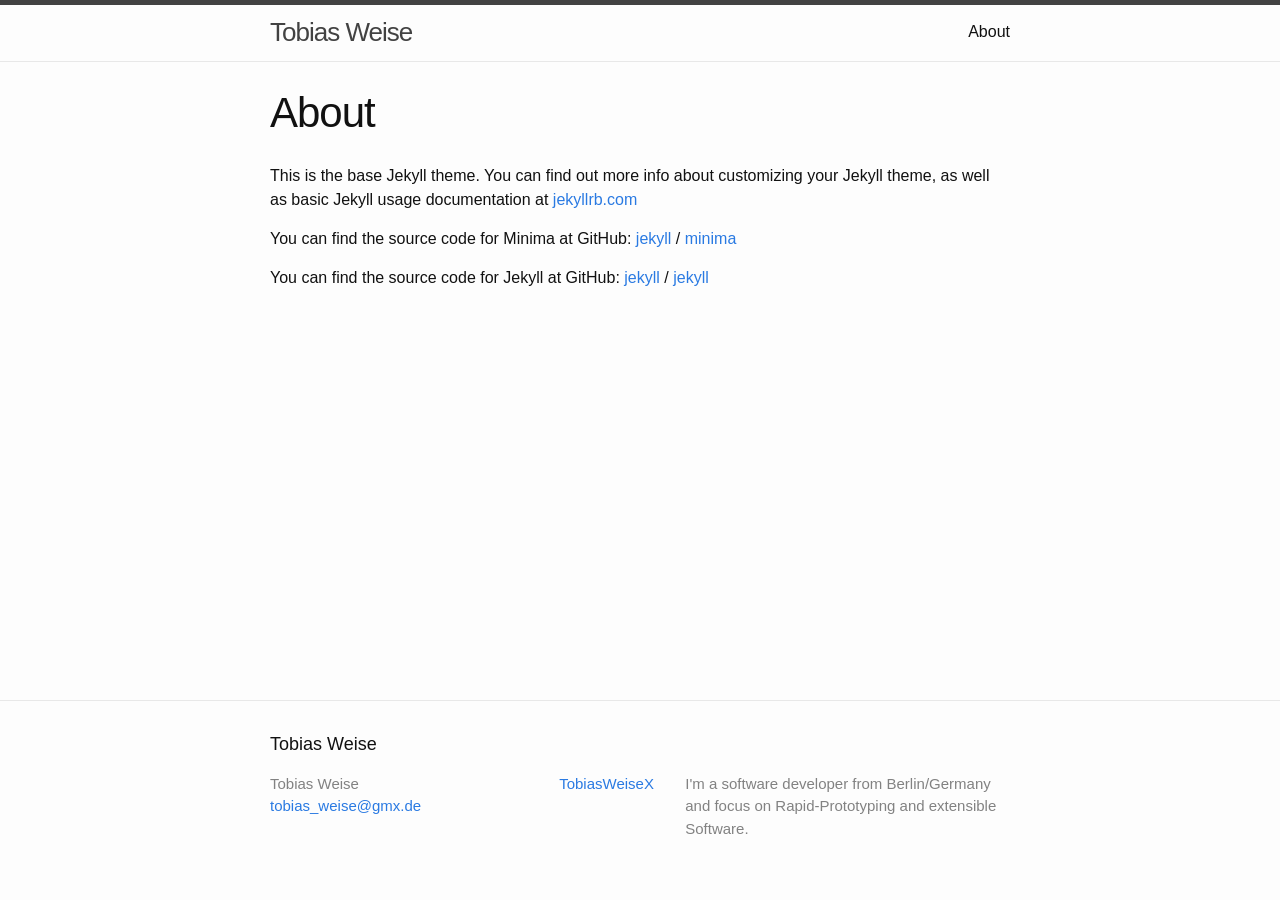
==== about/index.html @ 68ffd245 "first jekyll content" ====
<!DOCTYPE html>
<html lang="en"><head>
  <meta charset="utf-8">
  <meta http-equiv="X-UA-Compatible" content="IE=edge">
  <meta name="viewport" content="width=device-width, initial-scale=1"><!-- Begin Jekyll SEO tag v2.8.0 -->
<title>About | Tobias Weise</title>
<meta name="generator" content="Jekyll v4.3.2" />
<meta property="og:title" content="About" />
<meta property="og:locale" content="en_US" />
<meta name="description" content="I’m a software developer from Berlin/Germany and focus on Rapid-Prototyping and extensible Software." />
<meta property="og:description" content="I’m a software developer from Berlin/Germany and focus on Rapid-Prototyping and extensible Software." />
<link rel="canonical" href="https://tobiasweisex.github.io/about/" />
<meta property="og:url" content="https://tobiasweisex.github.io/about/" />
<meta property="og:site_name" content="Tobias Weise" />
<meta property="og:type" content="website" />
<meta name="twitter:card" content="summary" />
<meta property="twitter:title" content="About" />
<script type="application/ld+json">
{"@context":"https://schema.org","@type":"WebSite","description":"I’m a software developer from Berlin/Germany and focus on Rapid-Prototyping and extensible Software.","headline":"About","name":"Tobias Weise","url":"https://tobiasweisex.github.io/about/"}</script>
<!-- End Jekyll SEO tag -->
<link rel="stylesheet" href="/assets/main.css"><link type="application/atom+xml" rel="alternate" href="https://tobiasweisex.github.io/feed.xml" title="Tobias Weise" /></head>
<body><header class="site-header" role="banner">

  <div class="wrapper"><a class="site-title" rel="author" href="/">Tobias Weise</a><nav class="site-nav">
        <input type="checkbox" id="nav-trigger" class="nav-trigger" />
        <label for="nav-trigger">
          <span class="menu-icon">
            <svg viewBox="0 0 18 15" width="18px" height="15px">
              <path d="M18,1.484c0,0.82-0.665,1.484-1.484,1.484H1.484C0.665,2.969,0,2.304,0,1.484l0,0C0,0.665,0.665,0,1.484,0 h15.032C17.335,0,18,0.665,18,1.484L18,1.484z M18,7.516C18,8.335,17.335,9,16.516,9H1.484C0.665,9,0,8.335,0,7.516l0,0 c0-0.82,0.665-1.484,1.484-1.484h15.032C17.335,6.031,18,6.696,18,7.516L18,7.516z M18,13.516C18,14.335,17.335,15,16.516,15H1.484 C0.665,15,0,14.335,0,13.516l0,0c0-0.82,0.665-1.483,1.484-1.483h15.032C17.335,12.031,18,12.695,18,13.516L18,13.516z"/>
            </svg>
          </span>
        </label>

        <div class="trigger"><a class="page-link" href="/about/">About</a></div>
      </nav></div>
</header>
<main class="page-content" aria-label="Content">
      <div class="wrapper">
        <article class="post">

  <header class="post-header">
    <h1 class="post-title">About</h1>
  </header>

  <div class="post-content">
    <p>This is the base Jekyll theme. You can find out more info about customizing your Jekyll theme, as well as basic Jekyll usage documentation at <a href="https://jekyllrb.com/">jekyllrb.com</a></p>

<p>You can find the source code for Minima at GitHub:
<a href="https://github.com/jekyll">jekyll</a> /
<a href="https://github.com/jekyll/minima">minima</a></p>

<p>You can find the source code for Jekyll at GitHub:
<a href="https://github.com/jekyll">jekyll</a> /
<a href="https://github.com/jekyll/jekyll">jekyll</a></p>


  </div>

</article>

      </div>
    </main><footer class="site-footer h-card">
  <data class="u-url" href="/"></data>

  <div class="wrapper">

    <h2 class="footer-heading">Tobias Weise</h2>

    <div class="footer-col-wrapper">
      <div class="footer-col footer-col-1">
        <ul class="contact-list">
          <li class="p-name">Tobias Weise</li><li><a class="u-email" href="mailto:tobias_weise@gmx.de">tobias_weise@gmx.de</a></li></ul>
      </div>

      <div class="footer-col footer-col-2"><ul class="social-media-list"><li><a href="https://github.com/TobiasWeiseX"><svg class="svg-icon"><use xlink:href="/assets/minima-social-icons.svg#github"></use></svg> <span class="username">TobiasWeiseX</span></a></li></ul>
</div>

      <div class="footer-col footer-col-3">
        <p>I&#39;m a software developer from Berlin/Germany and focus on Rapid-Prototyping and extensible Software.</p>
      </div>
    </div>

  </div>

</footer>
</body>

</html>
---- assets/main.css ----
/**
 * Reset some basic elements
 */
body, h1, h2, h3, h4, h5, h6,
p, blockquote, pre, hr,
dl, dd, ol, ul, figure {
  margin: 0;
  padding: 0;
}

/**
 * Basic styling
 */
body {
  font: 400 16px/1.5 -apple-system, BlinkMacSystemFont, "Segoe UI", Roboto, Helvetica, Arial, sans-serif, "Apple Color Emoji", "Segoe UI Emoji", "Segoe UI Symbol";
  color: #111;
  background-color: #fdfdfd;
  -webkit-text-size-adjust: 100%;
  -webkit-font-feature-settings: "kern" 1;
  -moz-font-feature-settings: "kern" 1;
  -o-font-feature-settings: "kern" 1;
  font-feature-settings: "kern" 1;
  font-kerning: normal;
  display: flex;
  min-height: 100vh;
  flex-direction: column;
}

/**
 * Set `margin-bottom` to maintain vertical rhythm
 */
h1, h2, h3, h4, h5, h6,
p, blockquote, pre,
ul, ol, dl, figure,
.highlight {
  margin-bottom: 15px;
}

/**
 * `main` element
 */
main {
  display: block; /* Default value of `display` of `main` element is 'inline' in IE 11. */
}

/**
 * Images
 */
img {
  max-width: 100%;
  vertical-align: middle;
}

/**
 * Figures
 */
figure > img {
  display: block;
}

figcaption {
  font-size: 14px;
}

/**
 * Lists
 */
ul, ol {
  margin-left: 30px;
}

li > ul,
li > ol {
  margin-bottom: 0;
}

/**
 * Headings
 */
h1, h2, h3, h4, h5, h6 {
  font-weight: 400;
}

/**
 * Links
 */
a {
  color: #2a7ae2;
  text-decoration: none;
}
a:visited {
  color: #1756a9;
}
a:hover {
  color: #111;
  text-decoration: underline;
}
.social-media-list a:hover {
  text-decoration: none;
}
.social-media-list a:hover .username {
  text-decoration: underline;
}

/**
 * Blockquotes
 */
blockquote {
  color: #828282;
  border-left: 4px solid #e8e8e8;
  padding-left: 15px;
  font-size: 18px;
  letter-spacing: -1px;
  font-style: italic;
}
blockquote > :last-child {
  margin-bottom: 0;
}

/**
 * Code formatting
 */
pre,
code {
  font-size: 15px;
  border: 1px solid #e8e8e8;
  border-radius: 3px;
  background-color: #eef;
}

code {
  padding: 1px 5px;
}

pre {
  padding: 8px 12px;
  overflow-x: auto;
}
pre > code {
  border: 0;
  padding-right: 0;
  padding-left: 0;
}

/**
 * Wrapper
 */
.wrapper {
  max-width: -webkit-calc(800px - (30px * 2));
  max-width: calc(800px - (30px * 2));
  margin-right: auto;
  margin-left: auto;
  padding-right: 30px;
  padding-left: 30px;
}
@media screen and (max-width: 800px) {
  .wrapper {
    max-width: -webkit-calc(800px - (30px));
    max-width: calc(800px - (30px));
    padding-right: 15px;
    padding-left: 15px;
  }
}

/**
 * Clearfix
 */
.footer-col-wrapper:after, .wrapper:after {
  content: "";
  display: table;
  clear: both;
}

/**
 * Icons
 */
.svg-icon {
  width: 16px;
  height: 16px;
  display: inline-block;
  fill: #828282;
  padding-right: 5px;
  vertical-align: text-top;
}

.social-media-list li + li {
  padding-top: 5px;
}

/**
 * Tables
 */
table {
  margin-bottom: 30px;
  width: 100%;
  text-align: left;
  color: #3f3f3f;
  border-collapse: collapse;
  border: 1px solid #e8e8e8;
}
table tr:nth-child(even) {
  background-color: #f7f7f7;
}
table th, table td {
  padding: 10px 15px;
}
table th {
  background-color: #f0f0f0;
  border: 1px solid #dedede;
  border-bottom-color: #c9c9c9;
}
table td {
  border: 1px solid #e8e8e8;
}

/**
 * Site header
 */
.site-header {
  border-top: 5px solid #424242;
  border-bottom: 1px solid #e8e8e8;
  min-height: 55.95px;
  position: relative;
}

.site-title {
  font-size: 26px;
  font-weight: 300;
  line-height: 54px;
  letter-spacing: -1px;
  margin-bottom: 0;
  float: left;
}
.site-title, .site-title:visited {
  color: #424242;
}

.site-nav {
  float: right;
  line-height: 54px;
}
.site-nav .nav-trigger {
  display: none;
}
.site-nav .menu-icon {
  display: none;
}
.site-nav .page-link {
  color: #111;
  line-height: 1.5;
}
.site-nav .page-link:not(:last-child) {
  margin-right: 20px;
}
@media screen and (max-width: 600px) {
  .site-nav {
    position: absolute;
    top: 9px;
    right: 15px;
    background-color: #fdfdfd;
    border: 1px solid #e8e8e8;
    border-radius: 5px;
    text-align: right;
  }
  .site-nav label[for=nav-trigger] {
    display: block;
    float: right;
    width: 36px;
    height: 36px;
    z-index: 2;
    cursor: pointer;
  }
  .site-nav .menu-icon {
    display: block;
    float: right;
    width: 36px;
    height: 26px;
    line-height: 0;
    padding-top: 10px;
    text-align: center;
  }
  .site-nav .menu-icon > svg {
    fill: #424242;
  }
  .site-nav input ~ .trigger {
    clear: both;
    display: none;
  }
  .site-nav input:checked ~ .trigger {
    display: block;
    padding-bottom: 5px;
  }
  .site-nav .page-link {
    display: block;
    padding: 5px 10px;
    margin-left: 20px;
  }
  .site-nav .page-link:not(:last-child) {
    margin-right: 0;
  }
}

/**
 * Site footer
 */
.site-footer {
  border-top: 1px solid #e8e8e8;
  padding: 30px 0;
}

.footer-heading {
  font-size: 18px;
  margin-bottom: 15px;
}

.contact-list,
.social-media-list {
  list-style: none;
  margin-left: 0;
}

.footer-col-wrapper {
  font-size: 15px;
  color: #828282;
  margin-left: -15px;
}

.footer-col {
  float: left;
  margin-bottom: 15px;
  padding-left: 15px;
}

.footer-col-1 {
  width: -webkit-calc(35% - (30px / 2));
  width: calc(35% - (30px / 2));
}

.footer-col-2 {
  width: -webkit-calc(20% - (30px / 2));
  width: calc(20% - (30px / 2));
}

.footer-col-3 {
  width: -webkit-calc(45% - (30px / 2));
  width: calc(45% - (30px / 2));
}

@media screen and (max-width: 800px) {
  .footer-col-1,
  .footer-col-2 {
    width: -webkit-calc(50% - (30px / 2));
    width: calc(50% - (30px / 2));
  }
  .footer-col-3 {
    width: -webkit-calc(100% - (30px / 2));
    width: calc(100% - (30px / 2));
  }
}
@media screen and (max-width: 600px) {
  .footer-col {
    float: none;
    width: -webkit-calc(100% - (30px / 2));
    width: calc(100% - (30px / 2));
  }
}
/**
 * Page content
 */
.page-content {
  padding: 30px 0;
  flex: 1;
}

.page-heading {
  font-size: 32px;
}

.post-list-heading {
  font-size: 28px;
}

.post-list {
  margin-left: 0;
  list-style: none;
}
.post-list > li {
  margin-bottom: 30px;
}

.post-meta {
  font-size: 14px;
  color: #828282;
}

.post-link {
  display: block;
  font-size: 24px;
}

/**
 * Posts
 */
.post-header {
  margin-bottom: 30px;
}

.post-title {
  font-size: 42px;
  letter-spacing: -1px;
  line-height: 1;
}
@media screen and (max-width: 800px) {
  .post-title {
    font-size: 36px;
  }
}

.post-content {
  margin-bottom: 30px;
}
.post-content h2 {
  font-size: 32px;
}
@media screen and (max-width: 800px) {
  .post-content h2 {
    font-size: 28px;
  }
}
.post-content h3 {
  font-size: 26px;
}
@media screen and (max-width: 800px) {
  .post-content h3 {
    font-size: 22px;
  }
}
.post-content h4 {
  font-size: 20px;
}
@media screen and (max-width: 800px) {
  .post-content h4 {
    font-size: 18px;
  }
}

/**
 * Syntax highlighting styles
 */
.highlight {
  background: #fff;
}
.highlighter-rouge .highlight {
  background: #eef;
}
.highlight .c {
  color: #998;
  font-style: italic;
}
.highlight .err {
  color: #a61717;
  background-color: #e3d2d2;
}
.highlight .k {
  font-weight: bold;
}
.highlight .o {
  font-weight: bold;
}
.highlight .cm {
  color: #998;
  font-style: italic;
}
.highlight .cp {
  color: #999;
  font-weight: bold;
}
.highlight .c1 {
  color: #998;
  font-style: italic;
}
.highlight .cs {
  color: #999;
  font-weight: bold;
  font-style: italic;
}
.highlight .gd {
  color: #000;
  background-color: #fdd;
}
.highlight .gd .x {
  color: #000;
  background-color: #faa;
}
.highlight .ge {
  font-style: italic;
}
.highlight .gr {
  color: #a00;
}
.highlight .gh {
  color: #999;
}
.highlight .gi {
  color: #000;
  background-color: #dfd;
}
.highlight .gi .x {
  color: #000;
  background-color: #afa;
}
.highlight .go {
  color: #888;
}
.highlight .gp {
  color: #555;
}
.highlight .gs {
  font-weight: bold;
}
.highlight .gu {
  color: #aaa;
}
.highlight .gt {
  color: #a00;
}
.highlight .kc {
  font-weight: bold;
}
.highlight .kd {
  font-weight: bold;
}
.highlight .kp {
  font-weight: bold;
}
.highlight .kr {
  font-weight: bold;
}
.highlight .kt {
  color: #458;
  font-weight: bold;
}
.highlight .m {
  color: #099;
}
.highlight .s {
  color: #d14;
}
.highlight .na {
  color: #008080;
}
.highlight .nb {
  color: #0086B3;
}
.highlight .nc {
  color: #458;
  font-weight: bold;
}
.highlight .no {
  color: #008080;
}
.highlight .ni {
  color: #800080;
}
.highlight .ne {
  color: #900;
  font-weight: bold;
}
.highlight .nf {
  color: #900;
  font-weight: bold;
}
.highlight .nn {
  color: #555;
}
.highlight .nt {
  color: #000080;
}
.highlight .nv {
  color: #008080;
}
.highlight .ow {
  font-weight: bold;
}
.highlight .w {
  color: #bbb;
}
.highlight .mf {
  color: #099;
}
.highlight .mh {
  color: #099;
}
.highlight .mi {
  color: #099;
}
.highlight .mo {
  color: #099;
}
.highlight .sb {
  color: #d14;
}
.highlight .sc {
  color: #d14;
}
.highlight .sd {
  color: #d14;
}
.highlight .s2 {
  color: #d14;
}
.highlight .se {
  color: #d14;
}
.highlight .sh {
  color: #d14;
}
.highlight .si {
  color: #d14;
}
.highlight .sx {
  color: #d14;
}
.highlight .sr {
  color: #009926;
}
.highlight .s1 {
  color: #d14;
}
.highlight .ss {
  color: #990073;
}
.highlight .bp {
  color: #999;
}
.highlight .vc {
  color: #008080;
}
.highlight .vg {
  color: #008080;
}
.highlight .vi {
  color: #008080;
}
.highlight .il {
  color: #099;
}

/*# sourceMappingURL=main.css.map */
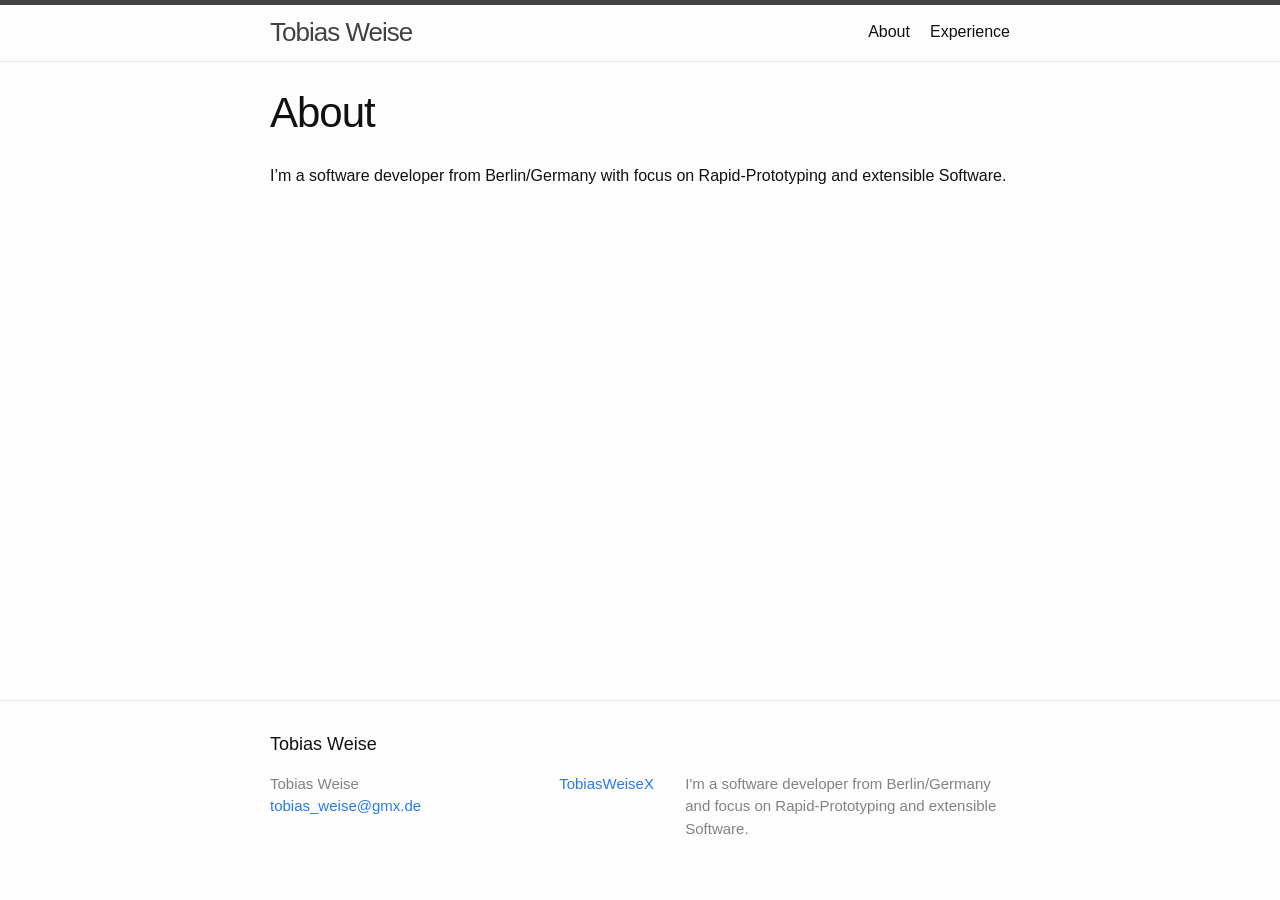
==== commit 2eb114f8: "new jekyll content" ====
--- a/about/index.html
+++ b/about/index.html
@@ -9,16 +9,16 @@
 <meta property="og:locale" content="en_US" />
 <meta name="description" content="I’m a software developer from Berlin/Germany and focus on Rapid-Prototyping and extensible Software." />
 <meta property="og:description" content="I’m a software developer from Berlin/Germany and focus on Rapid-Prototyping and extensible Software." />
-<link rel="canonical" href="https://tobiasweisex.github.io/about/" />
-<meta property="og:url" content="https://tobiasweisex.github.io/about/" />
+<link rel="canonical" href="http://localhost:4000/about/" />
+<meta property="og:url" content="http://localhost:4000/about/" />
 <meta property="og:site_name" content="Tobias Weise" />
 <meta property="og:type" content="website" />
 <meta name="twitter:card" content="summary" />
 <meta property="twitter:title" content="About" />
 <script type="application/ld+json">
-{"@context":"https://schema.org","@type":"WebSite","description":"I’m a software developer from Berlin/Germany and focus on Rapid-Prototyping and extensible Software.","headline":"About","name":"Tobias Weise","url":"https://tobiasweisex.github.io/about/"}</script>
+{"@context":"https://schema.org","@type":"WebSite","description":"I’m a software developer from Berlin/Germany and focus on Rapid-Prototyping and extensible Software.","headline":"About","name":"Tobias Weise","url":"http://localhost:4000/about/"}</script>
 <!-- End Jekyll SEO tag -->
-<link rel="stylesheet" href="/assets/main.css"><link type="application/atom+xml" rel="alternate" href="https://tobiasweisex.github.io/feed.xml" title="Tobias Weise" /></head>
+<link rel="stylesheet" href="/assets/main.css"><link type="application/atom+xml" rel="alternate" href="http://localhost:4000/feed.xml" title="Tobias Weise" /></head>
 <body><header class="site-header" role="banner">
 
   <div class="wrapper"><a class="site-title" rel="author" href="/">Tobias Weise</a><nav class="site-nav">
@@ -31,7 +31,7 @@
           </span>
         </label>
 
-        <div class="trigger"><a class="page-link" href="/about/">About</a></div>
+        <div class="trigger"><a class="page-link" href="/about/">About</a><a class="page-link" href="/experience/">Experience</a></div>
       </nav></div>
 </header>
 <main class="page-content" aria-label="Content">
@@ -43,15 +43,7 @@
   </header>
 
   <div class="post-content">
-    <p>This is the base Jekyll theme. You can find out more info about customizing your Jekyll theme, as well as basic Jekyll usage documentation at <a href="https://jekyllrb.com/">jekyllrb.com</a></p>
-
-<p>You can find the source code for Minima at GitHub:
-<a href="https://github.com/jekyll">jekyll</a> /
-<a href="https://github.com/jekyll/minima">minima</a></p>
-
-<p>You can find the source code for Jekyll at GitHub:
-<a href="https://github.com/jekyll">jekyll</a> /
-<a href="https://github.com/jekyll/jekyll">jekyll</a></p>
+    <p>I’m a software developer from Berlin/Germany with focus on Rapid-Prototyping and extensible Software.</p>
 
 
   </div>
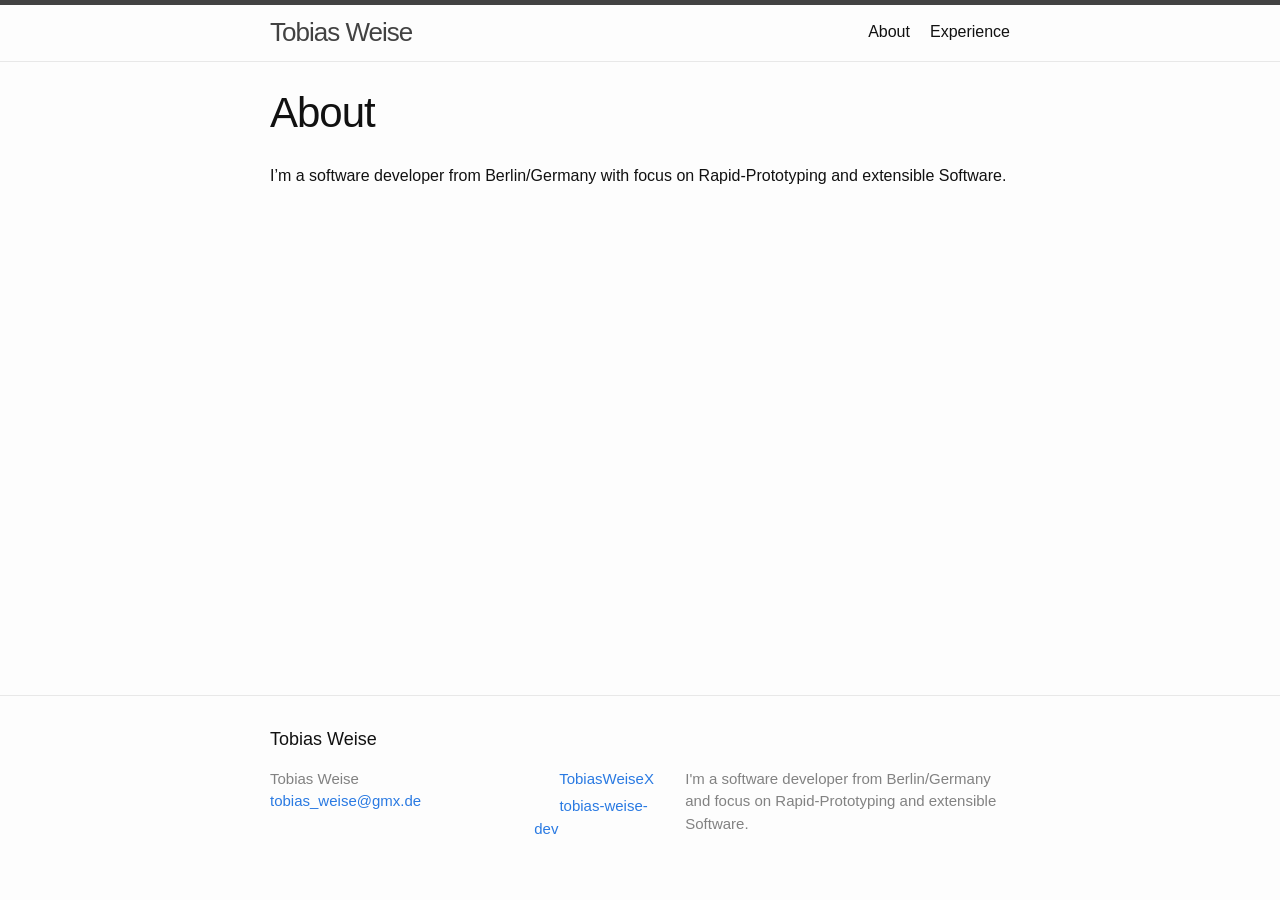
==== commit 11dd30c0: "new jekyll content" ====
--- a/about/index.html
+++ b/about/index.html
@@ -64,7 +64,7 @@
           <li class="p-name">Tobias Weise</li><li><a class="u-email" href="mailto:tobias_weise@gmx.de">tobias_weise@gmx.de</a></li></ul>
       </div>
 
-      <div class="footer-col footer-col-2"><ul class="social-media-list"><li><a href="https://github.com/TobiasWeiseX"><svg class="svg-icon"><use xlink:href="/assets/minima-social-icons.svg#github"></use></svg> <span class="username">TobiasWeiseX</span></a></li></ul>
+      <div class="footer-col footer-col-2"><ul class="social-media-list"><li><a href="https://github.com/TobiasWeiseX"><svg class="svg-icon"><use xlink:href="/assets/minima-social-icons.svg#github"></use></svg> <span class="username">TobiasWeiseX</span></a></li><li><a href="https://www.linkedin.com/in/tobias-weise-dev"><svg class="svg-icon"><use xlink:href="/assets/minima-social-icons.svg#linkedin"></use></svg> <span class="username">tobias-weise-dev</span></a></li></ul>
 </div>
 
       <div class="footer-col footer-col-3">
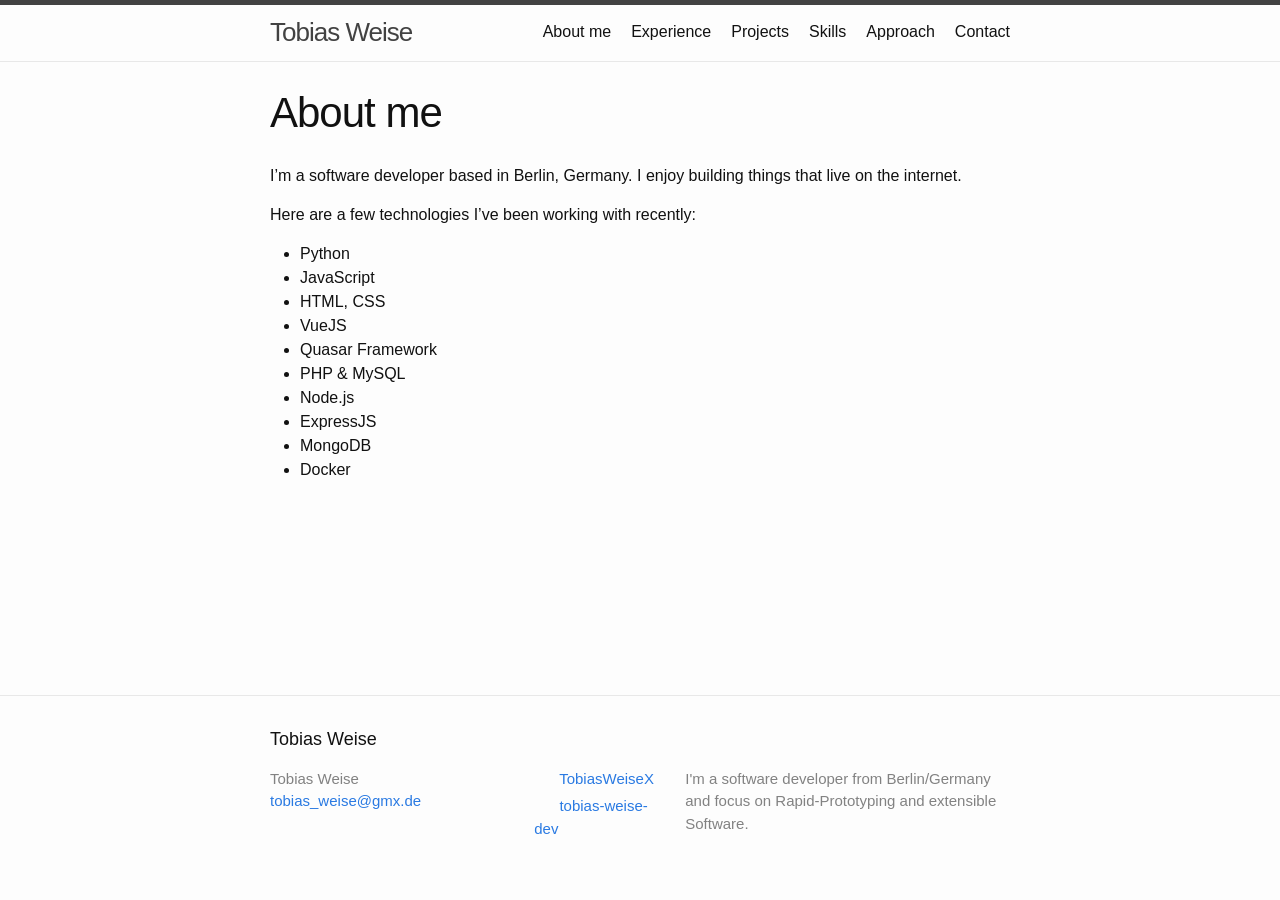
==== commit ccab8eec: "technology to skills and approach" ====
--- a/about/index.html
+++ b/about/index.html
@@ -3,22 +3,22 @@
   <meta charset="utf-8">
   <meta http-equiv="X-UA-Compatible" content="IE=edge">
   <meta name="viewport" content="width=device-width, initial-scale=1"><!-- Begin Jekyll SEO tag v2.8.0 -->
-<title>About | Tobias Weise</title>
+<title>About me | Tobias Weise</title>
 <meta name="generator" content="Jekyll v4.3.2" />
-<meta property="og:title" content="About" />
+<meta property="og:title" content="About me" />
 <meta property="og:locale" content="en_US" />
 <meta name="description" content="I’m a software developer from Berlin/Germany and focus on Rapid-Prototyping and extensible Software." />
 <meta property="og:description" content="I’m a software developer from Berlin/Germany and focus on Rapid-Prototyping and extensible Software." />
-<link rel="canonical" href="http://localhost:4000/about/" />
-<meta property="og:url" content="http://localhost:4000/about/" />
+<link rel="canonical" href="https://tobiasweisex.github.io/about/" />
+<meta property="og:url" content="https://tobiasweisex.github.io/about/" />
 <meta property="og:site_name" content="Tobias Weise" />
 <meta property="og:type" content="website" />
 <meta name="twitter:card" content="summary" />
-<meta property="twitter:title" content="About" />
+<meta property="twitter:title" content="About me" />
 <script type="application/ld+json">
-{"@context":"https://schema.org","@type":"WebSite","description":"I’m a software developer from Berlin/Germany and focus on Rapid-Prototyping and extensible Software.","headline":"About","name":"Tobias Weise","url":"http://localhost:4000/about/"}</script>
+{"@context":"https://schema.org","@type":"WebSite","description":"I’m a software developer from Berlin/Germany and focus on Rapid-Prototyping and extensible Software.","headline":"About me","name":"Tobias Weise","url":"https://tobiasweisex.github.io/about/"}</script>
 <!-- End Jekyll SEO tag -->
-<link rel="stylesheet" href="/assets/main.css"><link type="application/atom+xml" rel="alternate" href="http://localhost:4000/feed.xml" title="Tobias Weise" /></head>
+<link rel="stylesheet" href="/assets/main.css"><link type="application/atom+xml" rel="alternate" href="https://tobiasweisex.github.io/feed.xml" title="Tobias Weise" /></head>
 <body><header class="site-header" role="banner">
 
   <div class="wrapper"><a class="site-title" rel="author" href="/">Tobias Weise</a><nav class="site-nav">
@@ -31,7 +31,7 @@
           </span>
         </label>
 
-        <div class="trigger"><a class="page-link" href="/about/">About</a><a class="page-link" href="/experience/">Experience</a></div>
+        <div class="trigger"><a class="page-link" href="/about/">About me</a><a class="page-link" href="/experience/">Experience</a><a class="page-link" href="/projects/">Projects</a><a class="page-link" href="/skills/">Skills</a><a class="page-link" href="/approach/">Approach</a><a class="page-link" href="/contact/">Contact</a></div>
       </nav></div>
 </header>
 <main class="page-content" aria-label="Content">
@@ -39,11 +39,27 @@
         <article class="post">
 
   <header class="post-header">
-    <h1 class="post-title">About</h1>
+    <h1 class="post-title">About me</h1>
   </header>
 
   <div class="post-content">
-    <p>I’m a software developer from Berlin/Germany with focus on Rapid-Prototyping and extensible Software.</p>
+    <p>I’m a software developer based in Berlin, Germany.
+I enjoy building things that live on the internet.</p>
+
+<p>Here are a few technologies I’ve been working with recently:</p>
+
+<ul>
+  <li>Python</li>
+  <li>JavaScript</li>
+  <li>HTML, CSS</li>
+  <li>VueJS</li>
+  <li>Quasar Framework</li>
+  <li>PHP &amp; MySQL</li>
+  <li>Node.js</li>
+  <li>ExpressJS</li>
+  <li>MongoDB</li>
+  <li>Docker</li>
+</ul>
 
 
   </div>
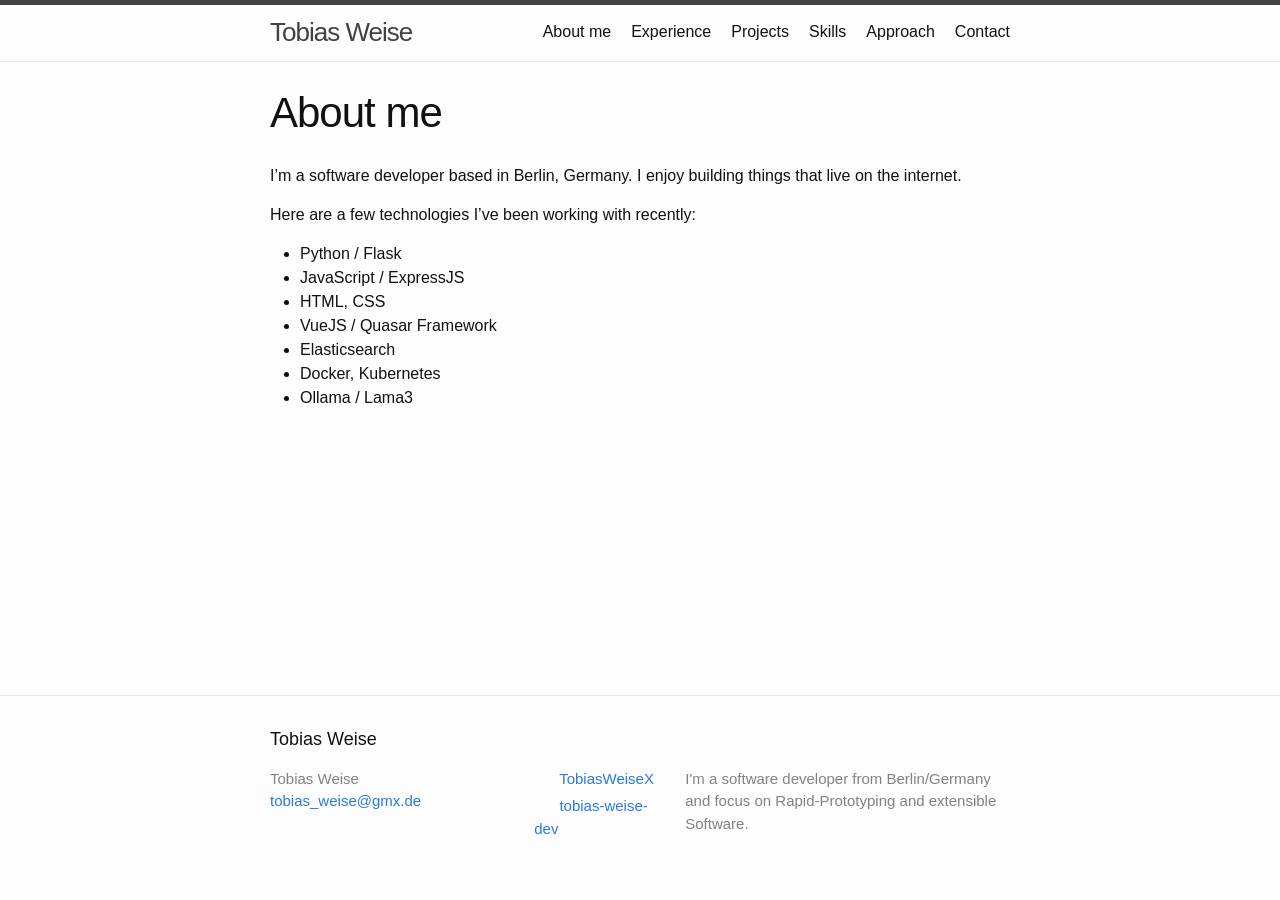
==== commit e081ae1b: "added next data service ag" ====
--- a/about/index.html
+++ b/about/index.html
@@ -49,18 +49,14 @@
 <p>Here are a few technologies I’ve been working with recently:</p>
 
 <ul>
-  <li>Python</li>
-  <li>JavaScript</li>
+  <li>Python / Flask</li>
+  <li>JavaScript / ExpressJS</li>
   <li>HTML, CSS</li>
-  <li>VueJS</li>
-  <li>Quasar Framework</li>
-  <li>PHP &amp; MySQL</li>
-  <li>Node.js</li>
-  <li>ExpressJS</li>
-  <li>MongoDB</li>
-  <li>Docker</li>
+  <li>VueJS / Quasar Framework</li>
+  <li>Elasticsearch</li>
+  <li>Docker, Kubernetes</li>
+  <li>Ollama / Lama3</li>
 </ul>
-
 
   </div>
 
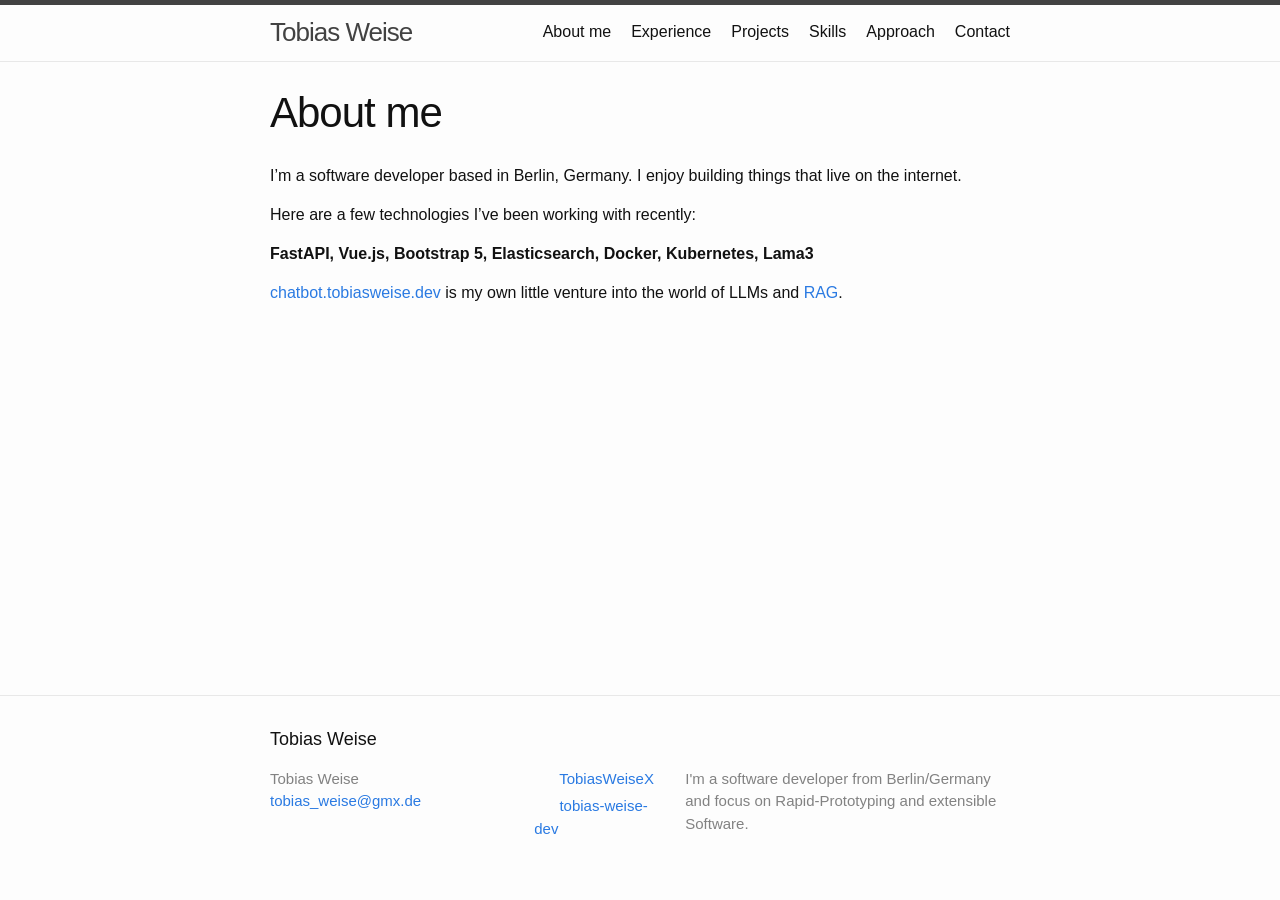
==== commit dd5062f6: "less php more python" ====
--- a/about/index.html
+++ b/about/index.html
@@ -48,15 +48,10 @@
 
 <p>Here are a few technologies I’ve been working with recently:</p>
 
-<ul>
-  <li>Python / Flask</li>
-  <li>JavaScript / ExpressJS</li>
-  <li>HTML, CSS</li>
-  <li>VueJS / Quasar Framework</li>
-  <li>Elasticsearch</li>
-  <li>Docker, Kubernetes</li>
-  <li>Ollama / Lama3</li>
-</ul>
+<p><strong>FastAPI, Vue.js, Bootstrap 5, Elasticsearch, Docker, Kubernetes, Lama3</strong></p>
+
+<p><a href="https://chatbot.tobiasweise.dev">chatbot.tobiasweise.dev</a> is my own little venture into the world of LLMs and <a href="https://aws.amazon.com/de/what-is/retrieval-augmented-generation/">RAG</a>.</p>
+
 
   </div>
 
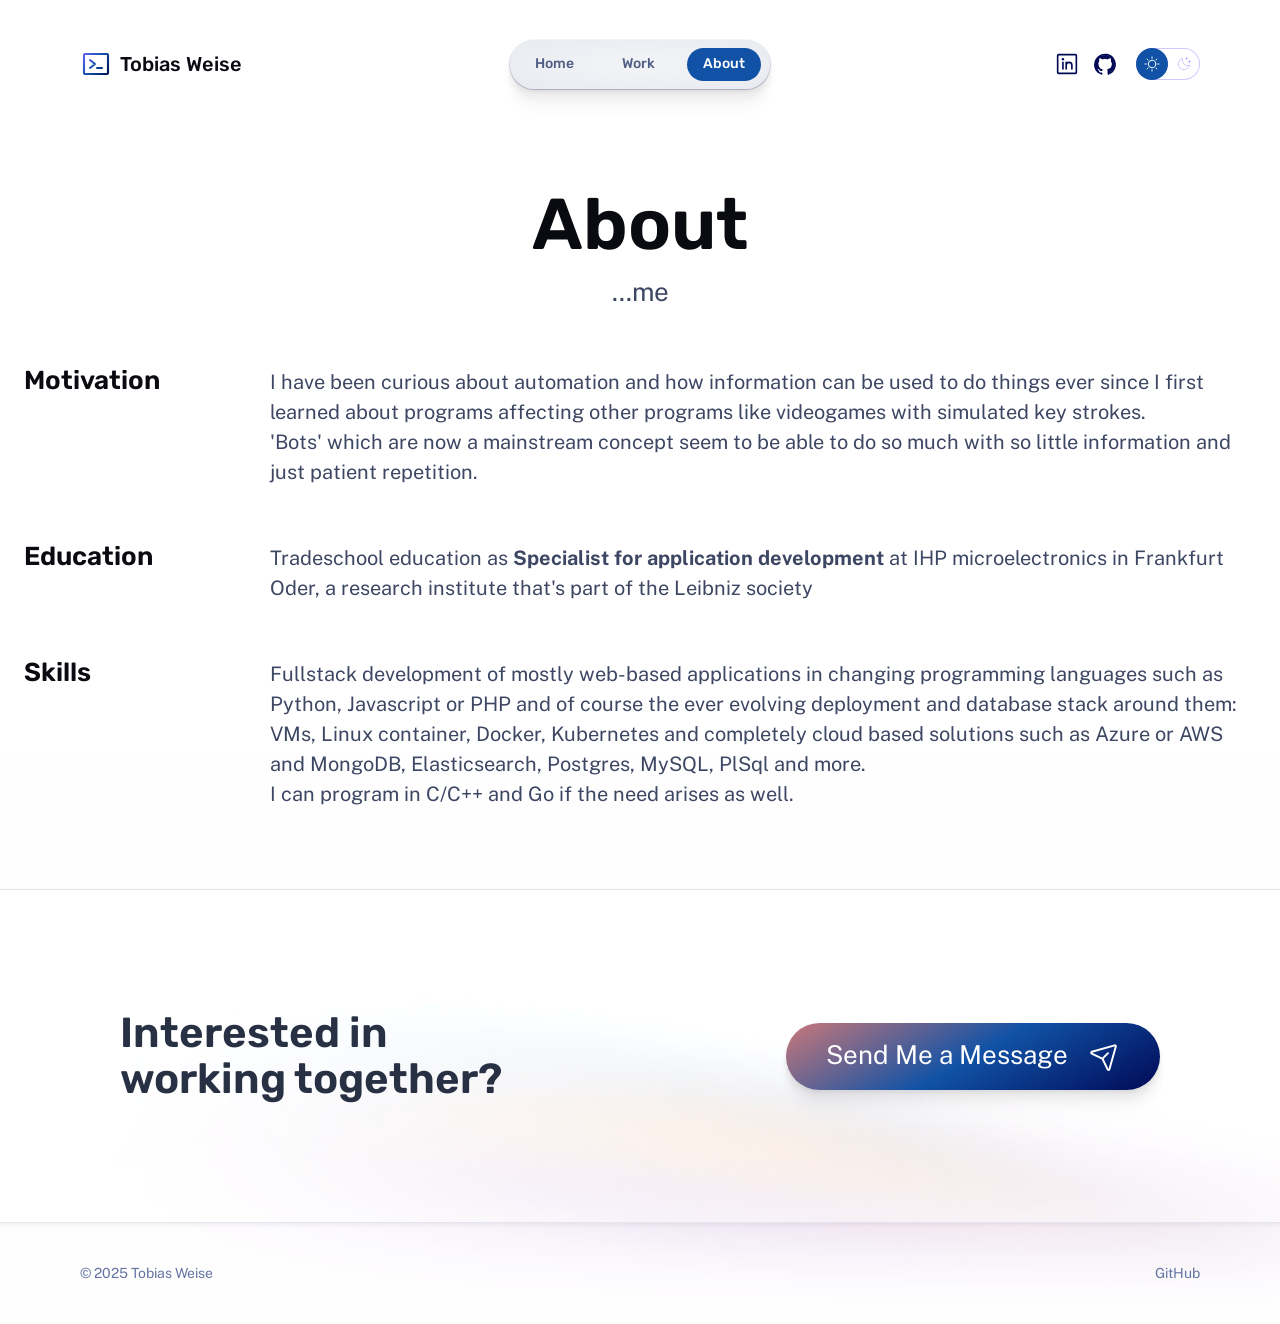
==== commit 79e6b3fc: "astroturfing not jerkylling" ====
--- a/about/index.html
+++ b/about/index.html
@@ -1,87 +1,43 @@
-<!DOCTYPE html>
-<html lang="en"><head>
-  <meta charset="utf-8">
-  <meta http-equiv="X-UA-Compatible" content="IE=edge">
-  <meta name="viewport" content="width=device-width, initial-scale=1"><!-- Begin Jekyll SEO tag v2.8.0 -->
-<title>About me | Tobias Weise</title>
-<meta name="generator" content="Jekyll v4.3.2" />
-<meta property="og:title" content="About me" />
-<meta property="og:locale" content="en_US" />
-<meta name="description" content="I’m a software developer from Berlin/Germany and focus on Rapid-Prototyping and extensible Software." />
-<meta property="og:description" content="I’m a software developer from Berlin/Germany and focus on Rapid-Prototyping and extensible Software." />
-<link rel="canonical" href="https://tobiasweisex.github.io/about/" />
-<meta property="og:url" content="https://tobiasweisex.github.io/about/" />
-<meta property="og:site_name" content="Tobias Weise" />
-<meta property="og:type" content="website" />
-<meta name="twitter:card" content="summary" />
-<meta property="twitter:title" content="About me" />
-<script type="application/ld+json">
-{"@context":"https://schema.org","@type":"WebSite","description":"I’m a software developer from Berlin/Germany and focus on Rapid-Prototyping and extensible Software.","headline":"About me","name":"Tobias Weise","url":"https://tobiasweisex.github.io/about/"}</script>
-<!-- End Jekyll SEO tag -->
-<link rel="stylesheet" href="/assets/main.css"><link type="application/atom+xml" rel="alternate" href="https://tobiasweisex.github.io/feed.xml" title="Tobias Weise" /></head>
-<body><header class="site-header" role="banner">
+<!DOCTYPE html><html lang="en" data-astro-cid-37fxchfa> <head><meta charset="UTF-8"><meta name="description" property="og:description" content="About Tobias Weise Lorem Ipsum"><meta name="viewport" content="width=device-width"><meta name="generator" content="Astro v5.14.1"><title>About | Tobias Weise</title><link rel="icon" type="image/svg+xml" href="/favicon.svg"><link rel="preconnect" href="https://fonts.googleapis.com"><link rel="preconnect" href="https://fonts.gstatic.com" crossorigin><link href="https://fonts.googleapis.com/css2?family=Public+Sans:ital,wght@0,400;0,700;1,400&family=Rubik:wght@500;600&display=swap" rel="stylesheet"><script>
+	// This code is inlined in the head to make dark mode instant & blocking.
+	const getThemePreference = () => {
+		if (typeof localStorage !== 'undefined' && localStorage.getItem('theme')) {
+			return localStorage.getItem('theme');
+		}
+		return window.matchMedia('(prefers-color-scheme: dark)').matches ? 'dark' : 'light';
+	};
+	const isDark = getThemePreference() === 'dark';
+	document.documentElement.classList[isDark ? 'add' : 'remove']('theme-dark');
 
-  <div class="wrapper"><a class="site-title" rel="author" href="/">Tobias Weise</a><nav class="site-nav">
-        <input type="checkbox" id="nav-trigger" class="nav-trigger" />
-        <label for="nav-trigger">
-          <span class="menu-icon">
-            <svg viewBox="0 0 18 15" width="18px" height="15px">
-              <path d="M18,1.484c0,0.82-0.665,1.484-1.484,1.484H1.484C0.665,2.969,0,2.304,0,1.484l0,0C0,0.665,0.665,0,1.484,0 h15.032C17.335,0,18,0.665,18,1.484L18,1.484z M18,7.516C18,8.335,17.335,9,16.516,9H1.484C0.665,9,0,8.335,0,7.516l0,0 c0-0.82,0.665-1.484,1.484-1.484h15.032C17.335,6.031,18,6.696,18,7.516L18,7.516z M18,13.516C18,14.335,17.335,15,16.516,15H1.484 C0.665,15,0,14.335,0,13.516l0,0c0-0.82,0.665-1.483,1.484-1.483h15.032C17.335,12.031,18,12.695,18,13.516L18,13.516z"/>
-            </svg>
-          </span>
-        </label>
-
-        <div class="trigger"><a class="page-link" href="/about/">About me</a><a class="page-link" href="/experience/">Experience</a><a class="page-link" href="/projects/">Projects</a><a class="page-link" href="/skills/">Skills</a><a class="page-link" href="/approach/">Approach</a><a class="page-link" href="/contact/">Contact</a></div>
-      </nav></div>
-</header>
-<main class="page-content" aria-label="Content">
-      <div class="wrapper">
-        <article class="post">
-
-  <header class="post-header">
-    <h1 class="post-title">About me</h1>
-  </header>
-
-  <div class="post-content">
-    <p>I’m a software developer based in Berlin, Germany.
-I enjoy building things that live on the internet.</p>
-
-<p>Here are a few technologies I’ve been working with recently:</p>
-
-<p><strong>FastAPI, Vue.js, Bootstrap 5, Elasticsearch, Docker, Kubernetes, Lama3</strong></p>
-
-<p><a href="https://chatbot.tobiasweise.dev">chatbot.tobiasweise.dev</a> is my own little venture into the world of LLMs and <a href="https://aws.amazon.com/de/what-is/retrieval-augmented-generation/">RAG</a>.</p>
-
-
-  </div>
-
-</article>
-
-      </div>
-    </main><footer class="site-footer h-card">
-  <data class="u-url" href="/"></data>
-
-  <div class="wrapper">
-
-    <h2 class="footer-heading">Tobias Weise</h2>
-
-    <div class="footer-col-wrapper">
-      <div class="footer-col footer-col-1">
-        <ul class="contact-list">
-          <li class="p-name">Tobias Weise</li><li><a class="u-email" href="mailto:tobias_weise@gmx.de">tobias_weise@gmx.de</a></li></ul>
-      </div>
-
-      <div class="footer-col footer-col-2"><ul class="social-media-list"><li><a href="https://github.com/TobiasWeiseX"><svg class="svg-icon"><use xlink:href="/assets/minima-social-icons.svg#github"></use></svg> <span class="username">TobiasWeiseX</span></a></li><li><a href="https://www.linkedin.com/in/tobias-weise-dev"><svg class="svg-icon"><use xlink:href="/assets/minima-social-icons.svg#linkedin"></use></svg> <span class="username">tobias-weise-dev</span></a></li></ul>
-</div>
-
-      <div class="footer-col footer-col-3">
-        <p>I&#39;m a software developer from Berlin/Germany and focus on Rapid-Prototyping and extensible Software.</p>
-      </div>
-    </div>
-
-  </div>
-
-</footer>
-</body>
-
-</html>
+	if (typeof localStorage !== 'undefined') {
+		// Watch the document element and persist user preference when it changes.
+		const observer = new MutationObserver(() => {
+			const isDark = document.documentElement.classList.contains('theme-dark');
+			localStorage.setItem('theme', isDark ? 'dark' : 'light');
+		});
+		observer.observe(document.documentElement, { attributes: true, attributeFilter: ['class'] });
+	}
+</script><style>a[data-astro-cid-balv45lp]{position:relative;display:flex;place-content:center;text-align:center;padding:.56em 2em;gap:.8em;color:var(--accent-text-over);text-decoration:none;line-height:1.1;border-radius:999rem;overflow:hidden;background:var(--gradient-accent-orange);box-shadow:var(--shadow-md);white-space:nowrap}@media (min-width: 20em){a[data-astro-cid-balv45lp]{font-size:var(--text-lg)}}a[data-astro-cid-balv45lp]:after{content:"";position:absolute;inset:0;pointer-events:none;transition:background-color var(--theme-transition);mix-blend-mode:overlay}a[data-astro-cid-balv45lp]:focus:after,a[data-astro-cid-balv45lp]:hover:after{background-color:hsla(var(--gray-999-basis),.3)}@media (min-width: 50em){a[data-astro-cid-balv45lp]{padding:1.125rem 2.5rem;font-size:var(--text-xl)}}aside[data-astro-cid-rcdzuq3a]{display:flex;flex-direction:column;align-items:center;gap:3rem;border-top:1px solid var(--gray-800);border-bottom:1px solid var(--gray-800);padding:5rem 1.5rem;background-color:var(--gray-999_40);box-shadow:var(--shadow-sm)}h2[data-astro-cid-rcdzuq3a]{font-size:var(--text-xl);text-align:center;max-width:15ch}@media (min-width: 50em){aside[data-astro-cid-rcdzuq3a]{padding:7.5rem;flex-direction:row;flex-wrap:wrap;justify-content:space-between}h2[data-astro-cid-rcdzuq3a]{font-size:var(--text-3xl);text-align:left}}
+</style>
+<link rel="stylesheet" href="/_astro/about.CMsOCZdd.css">
+<style>.about[data-astro-cid-kh7btl4r]{display:flex;flex-direction:column;gap:3.5rem}img[data-astro-cid-kh7btl4r]{margin-top:1.5rem;border-radius:1.5rem;box-shadow:var(--shadow-md)}section[data-astro-cid-kh7btl4r]{display:flex;flex-direction:column;gap:.5rem;color:var(--gray-200)}.section-title[data-astro-cid-kh7btl4r]{grid-column-start:1;font-size:var(--text-xl);color:var(--gray-0)}.content[data-astro-cid-kh7btl4r]{grid-column:2 / 4}.content[data-astro-cid-kh7btl4r] a{text-decoration:1px solid underline transparent;text-underline-offset:.25em;transition:text-decoration-color var(--theme-transition)}.content[data-astro-cid-kh7btl4r] a:hover,.content[data-astro-cid-kh7btl4r] a:focus{text-decoration-color:currentColor}@media (min-width: 50em){.about[data-astro-cid-kh7btl4r]{display:grid;grid-template-columns:1fr 60% 1fr}.about[data-astro-cid-kh7btl4r]>:first-child{grid-column-start:2}section[data-astro-cid-kh7btl4r]{display:contents;font-size:var(--text-lg)}}
+svg[data-astro-cid-patnjmll]{vertical-align:middle;width:var(--size, 1em);height:var(--size, 1em)}
+</style></head> <body data-astro-cid-37fxchfa> <div class="stack backgrounds" data-astro-cid-37fxchfa> <nav data-astro-cid-dmqpwcec> <div class="menu-header" data-astro-cid-dmqpwcec> <a href="/" class="site-title" data-astro-cid-dmqpwcec> <svg xmlns="http://www.w3.org/2000/svg" width="40" height="40" viewBox="0 0 256 256" aria-hidden="true" stroke="url(#icon-gradient-39vpy8icd)" fill="url(#icon-gradient-39vpy8icd)" style="--size:1.6em" class="astro-patnjmll" data-astro-cid-patnjmll> <g data-astro-cid-patnjmll><path fill="none" stroke-linecap="round" stroke-linejoin="round" stroke-width="16" d="m80 96 40 32-40 32m56 0h40"/><rect width="192" height="160" x="32" y="48" fill="none" stroke-linecap="round" stroke-linejoin="round" stroke-width="16.97" rx="8.5"/></g> <linearGradient id="icon-gradient-39vpy8icd" x1="23" x2="235" y1="43" y2="202" gradientUnits="userSpaceOnUse" data-astro-cid-patnjmll> <stop stop-color="var(--gradient-stop-1)" data-astro-cid-patnjmll></stop> <stop offset=".5" stop-color="var(--gradient-stop-2)" data-astro-cid-patnjmll></stop> <stop offset="1" stop-color="var(--gradient-stop-3)" data-astro-cid-patnjmll></stop> </linearGradient> </svg> 
+Tobias Weise
+</a> <menu-button data-astro-cid-dmqpwcec="true"> <template data-astro-cid-dmqpwcec> <button class="menu-button" aria-expanded="false" data-astro-cid-dmqpwcec> <span class="sr-only" data-astro-cid-dmqpwcec>Menu</span> <svg xmlns="http://www.w3.org/2000/svg" width="40" height="40" viewBox="0 0 256 256" aria-hidden="true" stroke="currentcolor" fill="currentcolor" class="astro-patnjmll" data-astro-cid-patnjmll> <g data-astro-cid-patnjmll><path stroke-linecap="round" stroke-linejoin="round" stroke-width="16" d="M40 128h176M40 64h176M40 192h176"/></g>  </svg>  </button> </template> </menu-button> </div> <noscript> <ul class="nav-items" data-astro-cid-dmqpwcec> <li data-astro-cid-dmqpwcec> <a class="link" href="/" data-astro-cid-dmqpwcec> Home </a> </li><li data-astro-cid-dmqpwcec> <a class="link" href="/work/" data-astro-cid-dmqpwcec> Work </a> </li><li data-astro-cid-dmqpwcec> <a aria-current="page" class="link" href="/about/" data-astro-cid-dmqpwcec> About </a> </li> </ul> </noscript> <noscript> <div class="menu-footer" data-astro-cid-dmqpwcec> <div class="socials" data-astro-cid-dmqpwcec> <a href="https://www.linkedin.com/in/tobias-weise-dev" class="social" data-astro-cid-dmqpwcec> <span class="sr-only" data-astro-cid-dmqpwcec>LinkedIn</span> <svg xmlns="http://www.w3.org/2000/svg" width="40" height="40" viewBox="0 0 256 256" aria-hidden="true" stroke="currentcolor" fill="currentcolor" class="astro-patnjmll" data-astro-cid-patnjmll> <g data-astro-cid-patnjmll><rect width="184" height="184" x="36" y="36" fill="none" stroke-linecap="round" stroke-linejoin="round" stroke-width="16" rx="8"/><path fill="none" stroke-linecap="round" stroke-linejoin="round" stroke-width="16" d="M120 112v64m-32-64v64m32-36a28 28 0 0 1 56 0v36"/><circle stroke="none" cx="88" cy="80" r="12"/></g>  </svg>  </a><a href="https://github.com/TobiasWeiseX" class="social" data-astro-cid-dmqpwcec> <span class="sr-only" data-astro-cid-dmqpwcec>GitHub</span> <svg xmlns="http://www.w3.org/2000/svg" width="40" height="40" viewBox="0 0 256 256" aria-hidden="true" stroke="currentcolor" fill="currentcolor" class="astro-patnjmll" data-astro-cid-patnjmll> <g data-astro-cid-patnjmll><g stroke-linecap="round" stroke-linejoin="round"><path fill="none" stroke-width="14.7" d="M55.7 167.2c13.9 1 21.3 13.1 22.2 14.6 4.2 7.2 10.4 9.6 18.3 7.1l1.1-3.4a60.3 60.3 0 0 1-25.8-11.9c-12-10.1-18-25.6-18-46.3"/><path fill="none" stroke-width="16" d="M61.4 205.1a24.5 24.5 0 0 1-3-6.1c-3.2-7.9-7.1-10.6-7.8-11.1l-1-.6c-2.4-1.6-9.5-6.5-7.2-13.9 1.4-4.5 6-7.2 12.3-7.2h.8c4 .3 7.6 1.5 10.7 3.2-9.1-10.1-13.6-24.3-13.6-42.3 0-11.3 3.5-21.7 10.1-30.4A46.7 46.7 0 0 1 65 67.3a8.3 8.3 0 0 1 5-4.7c2.8-.9 13.3-2.7 33.2 9.9a105 105 0 0 1 50.5 0c19.9-12.6 30.4-10.8 33.2-9.9 2.3.7 4.1 2.4 5 4.7 5 12.7 4 23.2 2.6 29.4 6.7 8.7 10 18.9 10 30.4 0 42.6-25.8 54.7-43.6 58.7 1.4 4.1 2.2 8.8 2.2 13.7l-.1 23.4v2.3"/><path fill="none" stroke-width="16" d="M160.9 185.7c1.4 4.1 2.2 8.8 2.2 13.7l-.1 23.4v2.3A98.6 98.6 0 1 0 61.4 205c-1.4-2.1-11.3-17.5-11.8-17.8-2.4-1.6-9.5-6.5-7.2-13.9 1.4-4.5 6-7.2 12.3-7.2h.8c4 .3 7.6 1.5 10.7 3.2-9.1-10.1-13.6-24.3-13.6-42.3 0-11.3 3.5-21.7 10.1-30.4A46.4 46.4 0 0 1 65 67.3a8.3 8.3 0 0 1 5-4.7c2.8-.9 13.3-2.7 33.2 9.9a105 105 0 0 1 50.5 0c19.9-12.6 30.4-10.8 33.2-9.9 2.3.7 4.1 2.4 5 4.7 5 12.7 4 23.2 2.6 29.4 6.7 8.7 10 18.9 10 30.4.1 42.6-25.8 54.7-43.6 58.6z"/><path fill="none" stroke-width="18.7" d="m170.1 203.3 17.3-12 17.2-18.7 9.5-26.6v-27.9l-9.5-27.5" /><path fill="none" stroke-width="22.7" d="m92.1 57.3 23.3-4.6 18.7-1.4 29.3 5.4m-110 32.6-8 16-4 21.4.6 20.3 3.4 13" /><path fill="none" stroke-width="13.3" d="M28.8 133a100 100 0 0 0 66.9 94.4v-8.7c-22.4 1.8-33-11.5-35.6-19.8-3.4-8.6-7.8-11.4-8.5-11.8"/></g></g>  </svg>  </a> </div> </div> </noscript> <div id="menu-content" hidden data-astro-cid-dmqpwcec> <ul class="nav-items" data-astro-cid-dmqpwcec> <li data-astro-cid-dmqpwcec> <a class="link" href="/" data-astro-cid-dmqpwcec> Home </a> </li><li data-astro-cid-dmqpwcec> <a class="link" href="/work/" data-astro-cid-dmqpwcec> Work </a> </li><li data-astro-cid-dmqpwcec> <a aria-current="page" class="link" href="/about/" data-astro-cid-dmqpwcec> About </a> </li> </ul> <div class="menu-footer" data-astro-cid-dmqpwcec> <div class="socials" data-astro-cid-dmqpwcec> <a href="https://www.linkedin.com/in/tobias-weise-dev" class="social" data-astro-cid-dmqpwcec> <span class="sr-only" data-astro-cid-dmqpwcec>LinkedIn</span> <svg xmlns="http://www.w3.org/2000/svg" width="40" height="40" viewBox="0 0 256 256" aria-hidden="true" stroke="currentcolor" fill="currentcolor" class="astro-patnjmll" data-astro-cid-patnjmll> <g data-astro-cid-patnjmll><rect width="184" height="184" x="36" y="36" fill="none" stroke-linecap="round" stroke-linejoin="round" stroke-width="16" rx="8"/><path fill="none" stroke-linecap="round" stroke-linejoin="round" stroke-width="16" d="M120 112v64m-32-64v64m32-36a28 28 0 0 1 56 0v36"/><circle stroke="none" cx="88" cy="80" r="12"/></g>  </svg>  </a><a href="https://github.com/TobiasWeiseX" class="social" data-astro-cid-dmqpwcec> <span class="sr-only" data-astro-cid-dmqpwcec>GitHub</span> <svg xmlns="http://www.w3.org/2000/svg" width="40" height="40" viewBox="0 0 256 256" aria-hidden="true" stroke="currentcolor" fill="currentcolor" class="astro-patnjmll" data-astro-cid-patnjmll> <g data-astro-cid-patnjmll><g stroke-linecap="round" stroke-linejoin="round"><path fill="none" stroke-width="14.7" d="M55.7 167.2c13.9 1 21.3 13.1 22.2 14.6 4.2 7.2 10.4 9.6 18.3 7.1l1.1-3.4a60.3 60.3 0 0 1-25.8-11.9c-12-10.1-18-25.6-18-46.3"/><path fill="none" stroke-width="16" d="M61.4 205.1a24.5 24.5 0 0 1-3-6.1c-3.2-7.9-7.1-10.6-7.8-11.1l-1-.6c-2.4-1.6-9.5-6.5-7.2-13.9 1.4-4.5 6-7.2 12.3-7.2h.8c4 .3 7.6 1.5 10.7 3.2-9.1-10.1-13.6-24.3-13.6-42.3 0-11.3 3.5-21.7 10.1-30.4A46.7 46.7 0 0 1 65 67.3a8.3 8.3 0 0 1 5-4.7c2.8-.9 13.3-2.7 33.2 9.9a105 105 0 0 1 50.5 0c19.9-12.6 30.4-10.8 33.2-9.9 2.3.7 4.1 2.4 5 4.7 5 12.7 4 23.2 2.6 29.4 6.7 8.7 10 18.9 10 30.4 0 42.6-25.8 54.7-43.6 58.7 1.4 4.1 2.2 8.8 2.2 13.7l-.1 23.4v2.3"/><path fill="none" stroke-width="16" d="M160.9 185.7c1.4 4.1 2.2 8.8 2.2 13.7l-.1 23.4v2.3A98.6 98.6 0 1 0 61.4 205c-1.4-2.1-11.3-17.5-11.8-17.8-2.4-1.6-9.5-6.5-7.2-13.9 1.4-4.5 6-7.2 12.3-7.2h.8c4 .3 7.6 1.5 10.7 3.2-9.1-10.1-13.6-24.3-13.6-42.3 0-11.3 3.5-21.7 10.1-30.4A46.4 46.4 0 0 1 65 67.3a8.3 8.3 0 0 1 5-4.7c2.8-.9 13.3-2.7 33.2 9.9a105 105 0 0 1 50.5 0c19.9-12.6 30.4-10.8 33.2-9.9 2.3.7 4.1 2.4 5 4.7 5 12.7 4 23.2 2.6 29.4 6.7 8.7 10 18.9 10 30.4.1 42.6-25.8 54.7-43.6 58.6z"/><path fill="none" stroke-width="18.7" d="m170.1 203.3 17.3-12 17.2-18.7 9.5-26.6v-27.9l-9.5-27.5" /><path fill="none" stroke-width="22.7" d="m92.1 57.3 23.3-4.6 18.7-1.4 29.3 5.4m-110 32.6-8 16-4 21.4.6 20.3 3.4 13" /><path fill="none" stroke-width="13.3" d="M28.8 133a100 100 0 0 0 66.9 94.4v-8.7c-22.4 1.8-33-11.5-35.6-19.8-3.4-8.6-7.8-11.4-8.5-11.8"/></g></g>  </svg>  </a> </div> <div class="theme-toggle" data-astro-cid-dmqpwcec> <theme-toggle data-astro-cid-x3pjskd3="true"> <button data-astro-cid-x3pjskd3> <span class="sr-only" data-astro-cid-x3pjskd3>Dark theme</span> <span class="icon light" data-astro-cid-x3pjskd3><svg xmlns="http://www.w3.org/2000/svg" width="40" height="40" viewBox="0 0 256 256" aria-hidden="true" stroke="currentcolor" fill="currentcolor" class="astro-patnjmll" data-astro-cid-patnjmll> <g data-astro-cid-patnjmll><circle cx="128" cy="128" r="60" fill="none" stroke-linecap="round" stroke-linejoin="round" stroke-width="16"/><path fill="none" stroke-linecap="round" stroke-linejoin="round" stroke-width="16" d="M128 36V16M63 63 49 49m-13 79H16m47 65-14 14m79 13v20m65-47 14 14m13-79h20m-47-65 14-14"/></g>  </svg> </span> <span class="icon dark" data-astro-cid-x3pjskd3><svg xmlns="http://www.w3.org/2000/svg" width="40" height="40" viewBox="0 0 256 256" aria-hidden="true" stroke="currentcolor" fill="currentcolor" class="astro-patnjmll" data-astro-cid-patnjmll> <g data-astro-cid-patnjmll><path fill="none" stroke-linecap="round" stroke-linejoin="round" stroke-width="16" d="M216 112V64m24 24h-48m-24-64v32m16-16h-32m65 113A92 92 0 0 1 103 39h0a92 92 0 1 0 114 114Z"/></g>  </svg> </span> </button> </theme-toggle>  <script type="module">class n extends HTMLElement{constructor(){super();const e=this.querySelector("button"),t=s=>{document.documentElement.classList[s?"add":"remove"]("theme-dark"),e.setAttribute("aria-pressed",String(s))};e.addEventListener("click",()=>t(!this.isDark())),t(this.isDark())}isDark(){return document.documentElement.classList.contains("theme-dark")}}customElements.define("theme-toggle",n);</script> </div> </div> </div> </nav> <script type="module">class i extends HTMLElement{constructor(){super(),this.appendChild(this.querySelector("template").content.cloneNode(!0));const n=this.querySelector("button"),t=document.getElementById("menu-content");t.hidden=!0,t.classList.add("menu-content");const d=e=>{n.setAttribute("aria-expanded",e?"true":"false"),t.hidden=!e};n.addEventListener("click",()=>d(t.hidden));const s=e=>{d(e.matches),n.hidden=e.matches},c=window.matchMedia("(min-width: 50em)");s(c),c.addEventListener("change",s)}}customElements.define("menu-button",i);</script>   <div class="stack gap-20" data-astro-cid-kh7btl4r> <main class="wrapper about" data-astro-cid-kh7btl4r> <div class="hero stack gap-4 center" data-astro-cid-bbe6dxrz> <div class="stack gap-2" data-astro-cid-bbe6dxrz> <h1 class="title" data-astro-cid-bbe6dxrz>About</h1> <p class="tagline" data-astro-cid-bbe6dxrz>...me</p> </div>    </div>  <section data-astro-cid-kh7btl4r> <h2 class="section-title" data-astro-cid-kh7btl4r>Motivation</h2> <div class="content" data-astro-cid-kh7btl4r> <p data-astro-cid-kh7btl4r>
+I have been curious about automation and how information can be used to do things ever
+					since I first learned about programs affecting other programs like videogames with simulated key strokes.
+</p> <p data-astro-cid-kh7btl4r>
+'Bots' which are now a mainstream concept seem to be able to do so much with so little information and just patient repetition.
+</p> </div> </section> <section data-astro-cid-kh7btl4r> <h2 class="section-title" data-astro-cid-kh7btl4r>Education</h2> <div class="content" data-astro-cid-kh7btl4r> <p data-astro-cid-kh7btl4r>Tradeschool education as <b data-astro-cid-kh7btl4r>Specialist for application development</b> at IHP microelectronics in Frankfurt Oder, a research institute that's part of the Leibniz society</p> </div> </section> <section data-astro-cid-kh7btl4r> <h2 class="section-title" data-astro-cid-kh7btl4r>Skills</h2> <div class="content" data-astro-cid-kh7btl4r> <p data-astro-cid-kh7btl4r>Fullstack development of mostly web-based applications in changing programming languages such as Python, Javascript or PHP and of course the ever evolving deployment and database stack around them: VMs, Linux container, Docker, Kubernetes and completely cloud based solutions such as Azure or AWS and MongoDB, Elasticsearch, Postgres, MySQL, PlSql and more.</p> <p data-astro-cid-kh7btl4r>I can program in C/C++ and Go if the need arises as well.</p> </div> </section> </main> <aside data-astro-cid-rcdzuq3a> <h2 data-astro-cid-rcdzuq3a>Interested in working together?</h2> <a href="mailto:tobias_weise@gmx.de" data-astro-cid-balv45lp>
+Send Me a Message
+<svg xmlns="http://www.w3.org/2000/svg" width="40" height="40" viewBox="0 0 256 256" aria-hidden="true" stroke="currentcolor" fill="currentcolor" style="--size:1.2em" class="astro-patnjmll" data-astro-cid-patnjmll> <g data-astro-cid-patnjmll><path fill="none" stroke-linecap="round" stroke-linejoin="round" stroke-width="16" d="M210.3 35.9 23.9 88.4a8 8 0 0 0-1.2 15l85.6 40.5a7.8 7.8 0 0 1 3.8 3.8l40.5 85.6a8 8 0 0 0 15-1.2l52.5-186.4a7.9 7.9 0 0 0-9.8-9.8Zm-99.4 109.2 45.2-45.2"/></g>  </svg>  </a>  </aside>  </div>  <footer data-astro-cid-sz7xmlte> <div class="group" data-astro-cid-sz7xmlte> <!--
+		<p>
+			Designed & Developed in Berlin with <a href="https://astro.build/">Astro</a>
+			<Icon icon="rocket-launch" size="1.2em" />
+		</p>
+		--> <p data-astro-cid-sz7xmlte>&copy; 2025 Tobias Weise</p> </div> <p class="socials" data-astro-cid-sz7xmlte> <!--
+		<a href="https://twitter.com/me"> Twitter</a>
+		--> <a href="https://github.com/TobiasWeiseX" data-astro-cid-sz7xmlte> GitHub</a> <!--
+		<a href="https://codepen.io/me"> CodePen</a>
+		--> </p> </footer>  </div> <script type="module">addEventListener("load",()=>document.documentElement.classList.add("loaded"));</script>  </body> </html> 
--- a/_astro/about.CMsOCZdd.css
+++ b/_astro/about.CMsOCZdd.css
@@ -0,0 +1 @@
+.hero[data-astro-cid-bbe6dxrz]{font-size:var(--text-lg);text-align:center}.title[data-astro-cid-bbe6dxrz],.tagline[data-astro-cid-bbe6dxrz]{max-width:37ch;margin-inline:auto}.title[data-astro-cid-bbe6dxrz]{font-size:var(--text-3xl);color:var(--gray-0)}@media (min-width: 50em){.hero[data-astro-cid-bbe6dxrz]{font-size:var(--text-xl)}.start[data-astro-cid-bbe6dxrz]{text-align:start}.start[data-astro-cid-bbe6dxrz] .title[data-astro-cid-bbe6dxrz],.start[data-astro-cid-bbe6dxrz] .tagline[data-astro-cid-bbe6dxrz]{margin-inline:unset}.title[data-astro-cid-bbe6dxrz]{font-size:var(--text-5xl)}}footer[data-astro-cid-sz7xmlte]{display:flex;flex-direction:column;gap:3rem;margin-top:auto;padding:3rem 2rem;text-align:center;color:var(--gray-400);font-size:var(--text-sm)}footer[data-astro-cid-sz7xmlte] a[data-astro-cid-sz7xmlte]{color:var(--gray-400);text-decoration:1px solid underline transparent;text-underline-offset:.25em;transition:text-decoration-color var(--theme-transition)}footer[data-astro-cid-sz7xmlte] a[data-astro-cid-sz7xmlte]:hover,footer[data-astro-cid-sz7xmlte] a[data-astro-cid-sz7xmlte]:focus{text-decoration-color:currentColor}.group[data-astro-cid-sz7xmlte]{display:flex;flex-direction:column;gap:.5rem}.socials[data-astro-cid-sz7xmlte]{display:flex;justify-content:center;gap:1rem;flex-wrap:wrap}@media (min-width: 50em){footer[data-astro-cid-sz7xmlte]{flex-direction:row;justify-content:space-between;padding:2.5rem 5rem}.group[data-astro-cid-sz7xmlte]{flex-direction:row;gap:1rem;flex-wrap:wrap}.socials[data-astro-cid-sz7xmlte]{justify-content:flex-end}}:root{--gray-0: #090b11;--gray-50: #141925;--gray-100: #283044;--gray-200: #3d4663;--gray-300: #505d84;--gray-400: #6474a2;--gray-500: #8490b5;--gray-600: #a3acc8;--gray-700: #c3cadb;--gray-800: #e3e6ee;--gray-900: #f3f4f7;--gray-999-basis: 0, 0%, 100%;--gray-999_40: hsla(var(--gray-999-basis), .4);--gray-999: #ffffff;--accent-light: #6163f6;--accent-regular: #1152a6;--accent-dark: #000956;--accent-overlay: hsla(244, 89%, 67%, .33);--accent-subtle-overlay: var(--accent-overlay);--accent-text-over: var(--gray-999);--link-color: var(--accent-regular);--gradient-stop-1: var(--accent-light);--gradient-stop-2: var(--accent-regular);--gradient-stop-3: var(--accent-dark);--gradient-subtle: linear-gradient(150deg, var(--gray-900) 19%, var(--gray-999) 150%);--gradient-accent: linear-gradient( 150deg, var(--gradient-stop-1), var(--gradient-stop-2), var(--gradient-stop-3) );--gradient-accent-orange: linear-gradient( 150deg, #ca7879, var(--accent-regular), var(--accent-dark) );--gradient-stroke: linear-gradient(180deg, var(--gray-900), var(--gray-700));--shadow-sm: 0px 6px 3px rgba(9, 11, 17, .01), 0px 4px 2px rgba(9, 11, 17, .01), 0px 2px 2px rgba(9, 11, 17, .02), 0px 0px 1px rgba(9, 11, 17, .03);--shadow-md: 0px 28px 11px rgba(9, 11, 17, .01), 0px 16px 10px rgba(9, 11, 17, .03), 0px 7px 7px rgba(9, 11, 17, .05), 0px 2px 4px rgba(9, 11, 17, .06);--shadow-lg: 0px 62px 25px rgba(9, 11, 17, .01), 0px 35px 21px rgba(9, 11, 17, .05), 0px 16px 16px rgba(9, 11, 17, .1), 0px 4px 9px rgba(9, 11, 17, .12);--text-sm: .875rem;--text-base: 1rem;--text-md: 1.125rem;--text-lg: 1.25rem;--text-xl: 1.625rem;--text-2xl: 2.125rem;--text-3xl: 2.625rem;--text-4xl: 3.5rem;--text-5xl: 4.5rem;--font-system: system-ui, -apple-system, BlinkMacSystemFont, "Segoe UI", Roboto, Oxygen, Ubuntu, Cantarell, "Open Sans", "Helvetica Neue", sans-serif;--font-body: "Public Sans", var(--font-system);--font-brand: Rubik, var(--font-system);--theme-transition: .2s ease-in-out}:root.theme-dark{--gray-0: #ffffff;--gray-50: #f3f4f7;--gray-100: #e3e6ee;--gray-200: #c3cadb;--gray-300: #a3acc8;--gray-400: #8490b5;--gray-500: #6474a2;--gray-600: #505d84;--gray-700: #3d4663;--gray-800: #283044;--gray-900: #141925;--gray-999-basis: 225, 31%, 5%;--gray-999: #090b11;--accent-light: #6163f6;--accent-regular: #1152a6;--accent-dark: #000956;--accent-overlay: hsla(244, 89%, 67%, .33);--accent-subtle-overlay: hsla(281, 81%, 36%, .33);--accent-text-over: var(--gray-0);--link-color: var(--accent-dark);--gradient-stop-1: #4c11c6;--gradient-subtle: linear-gradient(150deg, var(--gray-900) 19%, var(--gray-999) 81%);--gradient-accent-orange: linear-gradient( 150deg, #ca7879, var(--accent-regular), var(--accent-light) );--gradient-stroke: linear-gradient(180deg, var(--gray-600), var(--gray-800));--shadow-sm: 0px 6px 3px rgba(255, 255, 255, .01), 0px 4px 2px rgba(255, 255, 255, .01), 0px 2px 2px rgba(255, 255, 255, .02), 0px 0px 1px rgba(255, 255, 255, .03);--shadow-md: 0px 28px 11px rgba(255, 255, 255, .01), 0px 16px 10px rgba(255, 255, 255, .03), 0px 7px 7px rgba(255, 255, 255, .05), 0px 2px 4px rgba(255, 255, 255, .06);--shadow-lg: 0px 62px 25px rgba(255, 255, 255, .01), 0px 35px 21px rgba(255, 255, 255, .05), 0px 16px 16px rgba(255, 255, 255, .1), 0px 4px 9px rgba(255, 255, 255, .12)}html,body{min-height:100%;overflow-x:hidden}body{background-color:var(--gray-999);color:var(--gray-200);font-family:var(--font-body);-webkit-font-smoothing:antialiased;line-height:1.5}*,*:after,*:before{box-sizing:border-box;margin:0}img{max-width:100%;height:auto}a{color:var(--link-color)}h1,h2,h3,h4,h5{line-height:1.1;font-family:var(--font-brand);font-weight:600;color:var(--gray-100)}h1{font-size:var(--text-5xl)}h2{font-size:var(--text-4xl)}h3{font-size:var(--text-3xl)}h4{font-size:var(--text-2xl)}h5{font-size:var(--text-xl)}.sr-only{position:absolute;width:1px;height:1px;padding:0;margin:-1px;overflow:hidden;clip:rect(0,0,0,0);white-space:nowrap;border-width:0}.wrapper{width:100%;max-width:83rem;margin-inline:auto;padding-inline:1.5rem}.stack{display:flex;flex-direction:column}.gap-2{gap:.5rem}.gap-4{gap:1rem}.gap-8{gap:2rem}.gap-10{gap:2.5rem}.gap-15{gap:3.75rem}.gap-20{gap:5rem}.gap-30{gap:7.5rem}.gap-48{gap:12rem}@media (min-width: 50em){.lg\:gap-2{gap:.5rem}.lg\:gap-4{gap:1rem}.lg\:gap-8{gap:2rem}.lg\:gap-10{gap:2.5rem}.lg\:gap-15{gap:3.75rem}.lg\:gap-20{gap:5rem}.lg\:gap-30{gap:7.5rem}.lg\:gap-48{gap:12rem}}button[data-astro-cid-x3pjskd3]{display:flex;border:0;border-radius:999rem;padding:0;background-color:var(--gray-999);box-shadow:inset 0 0 0 1px var(--accent-overlay);cursor:pointer}.icon[data-astro-cid-x3pjskd3]{z-index:1;position:relative;display:flex;padding:.5rem;width:2rem;height:2rem;font-size:1rem;color:var(--accent-overlay)}.icon[data-astro-cid-x3pjskd3].light:before{content:"";z-index:-1;position:absolute;inset:0;background-color:var(--accent-regular);border-radius:999rem}.theme-dark .icon[data-astro-cid-x3pjskd3].light:before{transform:translate(100%)}.theme-dark .icon[data-astro-cid-x3pjskd3].dark,html:not(.theme-dark) .icon[data-astro-cid-x3pjskd3].light,button[data-astro-cid-x3pjskd3][aria-pressed=false] .icon[data-astro-cid-x3pjskd3].light{color:var(--accent-text-over)}@media (prefers-reduced-motion: no-preference){.icon[data-astro-cid-x3pjskd3],.icon[data-astro-cid-x3pjskd3].light:before{transition:transform var(--theme-transition),color var(--theme-transition)}}@media (forced-colors: active){.icon[data-astro-cid-x3pjskd3].light:before{background-color:SelectedItem}}nav[data-astro-cid-dmqpwcec]{z-index:9999;position:relative;font-family:var(--font-brand);font-weight:500;margin-bottom:3.5rem}.menu-header[data-astro-cid-dmqpwcec]{display:flex;justify-content:space-between;gap:.5rem;padding:1.5rem}.site-title[data-astro-cid-dmqpwcec]{display:flex;gap:.5rem;align-items:center;line-height:1.1;color:var(--gray-0);text-decoration:none}.menu-button[data-astro-cid-dmqpwcec]{position:relative;display:flex;border:0;border-radius:999rem;padding:.5rem;font-size:1.5rem;color:var(--gray-300);background:radial-gradient(var(--gray-900),var(--gray-800) 150%);box-shadow:var(--shadow-md)}.menu-button[data-astro-cid-dmqpwcec][aria-expanded=true]{color:var(--gray-0);background:linear-gradient(180deg,var(--gray-600),transparent),radial-gradient(var(--gray-900),var(--gray-800) 150%)}.menu-button[data-astro-cid-dmqpwcec][hidden]{display:none}.menu-button[data-astro-cid-dmqpwcec]:before{position:absolute;inset:-1px;content:"";background:var(--gradient-stroke);border-radius:999rem;z-index:-1}.menu-content[data-astro-cid-dmqpwcec]{position:absolute;left:0;right:0}.nav-items[data-astro-cid-dmqpwcec]{margin:0;display:flex;flex-direction:column;gap:1rem;font-size:var(--text-md);line-height:1.2;list-style:none;padding:2rem;background-color:var(--gray-999);border-bottom:1px solid var(--gray-800)}.link[data-astro-cid-dmqpwcec]{display:inline-block;color:var(--gray-300);text-decoration:none}.link[data-astro-cid-dmqpwcec][aria-current]{color:var(--gray-0)}.menu-footer[data-astro-cid-dmqpwcec]{--icon-size: var(--text-xl);--icon-padding: .5rem;display:flex;justify-content:space-between;gap:.75rem;padding:1.5rem 2rem 1.5rem 1.5rem;background-color:var(--gray-999);border-radius:0 0 .75rem .75rem;box-shadow:var(--shadow-lg)}.socials[data-astro-cid-dmqpwcec]{display:flex;flex-wrap:wrap;gap:.625rem;font-size:var(--icon-size)}.social[data-astro-cid-dmqpwcec]{display:flex;padding:var(--icon-padding);text-decoration:none;color:var(--accent-dark);transition:color var(--theme-transition)}.social[data-astro-cid-dmqpwcec]:hover,.social[data-astro-cid-dmqpwcec]:focus{color:var(--accent-text-over)}.theme-toggle[data-astro-cid-dmqpwcec]{display:flex;align-items:center;height:calc(var(--icon-size) + 2 * var(--icon-padding))}@media (min-width: 50em){nav[data-astro-cid-dmqpwcec]{display:grid;grid-template-columns:1fr auto 1fr;align-items:center;padding:2.5rem 5rem;gap:1rem}.menu-header[data-astro-cid-dmqpwcec]{padding:0}.site-title[data-astro-cid-dmqpwcec]{font-size:var(--text-lg)}.menu-content[data-astro-cid-dmqpwcec]{display:contents}.nav-items[data-astro-cid-dmqpwcec]{position:relative;flex-direction:row;font-size:var(--text-sm);border-radius:999rem;border:0;padding:.5rem .5625rem;background:radial-gradient(var(--gray-900),var(--gray-800) 150%);box-shadow:var(--shadow-md)}.nav-items[data-astro-cid-dmqpwcec]:before{position:absolute;inset:-1px;content:"";background:var(--gradient-stroke);border-radius:999rem;z-index:-1}.link[data-astro-cid-dmqpwcec]{padding:.5rem 1rem;border-radius:999rem;transition:color var(--theme-transition),background-color var(--theme-transition)}.link[data-astro-cid-dmqpwcec]:hover,.link[data-astro-cid-dmqpwcec]:focus{color:var(--gray-100);background-color:var(--accent-subtle-overlay)}.link[data-astro-cid-dmqpwcec][aria-current=page]{color:var(--accent-text-over);background-color:var(--accent-regular)}.menu-footer[data-astro-cid-dmqpwcec]{--icon-padding: .375rem;justify-self:flex-end;align-items:center;padding:0;background-color:transparent;box-shadow:none}.socials[data-astro-cid-dmqpwcec]{display:none}}@media (min-width: 60em){.socials[data-astro-cid-dmqpwcec]{display:flex;justify-content:flex-end;gap:0}}@media (forced-colors: active){.link[data-astro-cid-dmqpwcec][aria-current=page]{color:SelectedItem}}:root{--_placeholder-bg: linear-gradient(transparent, transparent);--bg-image-main: url(/assets/backgrounds/bg-main-light-800w.jpg);--bg-image-main-curves: url(/assets/backgrounds/bg-main-light.svg);--bg-image-subtle-1: var(--_placeholder-bg);--bg-image-subtle-2: var(--_placeholder-bg);--bg-image-footer: var(--_placeholder-bg);--bg-svg-blend-mode: overlay;--bg-blend-mode: darken;--bg-image-aspect-ratio: 2.25;--bg-scale: 1.68;--bg-aspect-ratio: calc(var(--bg-image-aspect-ratio) / var(--bg-scale));--bg-gradient-size: calc(var(--bg-scale) * 100%)}:root.theme-dark{--bg-image-main: url(/assets/backgrounds/bg-main-dark-800w.jpg);--bg-image-main-curves: url(/assets/backgrounds/bg-main-dark.svg);--bg-svg-blend-mode: darken;--bg-blend-mode: lighten}:root.loaded{--bg-image-subtle-1: url(/assets/backgrounds/bg-subtle-1-light-800w.jpg);--bg-image-subtle-2: url(/assets/backgrounds/bg-subtle-2-light-800w.jpg);--bg-image-footer: url(/assets/backgrounds/bg-footer-light-800w.jpg)}:root.loaded.theme-dark{--bg-image-subtle-1: url(/assets/backgrounds/bg-subtle-1-dark-800w.jpg);--bg-image-subtle-2: url(/assets/backgrounds/bg-subtle-2-dark-800w.jpg);--bg-image-footer: url(/assets/backgrounds/bg-footer-dark-800w.jpg)}@media (min-width: 50em){:root{--bg-scale: 1;--bg-image-main: url(/assets/backgrounds/bg-main-light-1440w.jpg)}:root.theme-dark{--bg-image-main: url(/assets/backgrounds/bg-main-dark-1440w.jpg)}:root.loaded{--bg-image-subtle-1: url(/assets/backgrounds/bg-subtle-1-light-1440w.jpg);--bg-image-subtle-2: url(/assets/backgrounds/bg-subtle-2-light-1440w.jpg);--bg-image-footer: url(/assets/backgrounds/bg-footer-light-1440w.jpg)}:root.loaded.theme-dark{--bg-image-subtle-1: url(/assets/backgrounds/bg-subtle-1-dark-1440w.jpg);--bg-image-subtle-2: url(/assets/backgrounds/bg-subtle-2-dark-1440w.jpg);--bg-image-footer: url(/assets/backgrounds/bg-footer-dark-1440w.jpg)}}.backgrounds[data-astro-cid-37fxchfa]{min-height:100%;isolation:isolate;background:url(/assets/backgrounds/noise.png) top center/220px repeat,var(--bg-image-footer) bottom center/var(--bg-gradient-size) no-repeat,var(--bg-image-main-curves) top center/var(--bg-gradient-size) no-repeat,var(--bg-image-main) top center/var(--bg-gradient-size) no-repeat,var(--gray-999);background-blend-mode:overlay,var(--bg-blend-mode),var(--bg-svg-blend-mode),normal,normal}@media (forced-colors: active){.backgrounds[data-astro-cid-37fxchfa]{background:none;background-blend-mode:none;--bg-gradient-size: none}}
